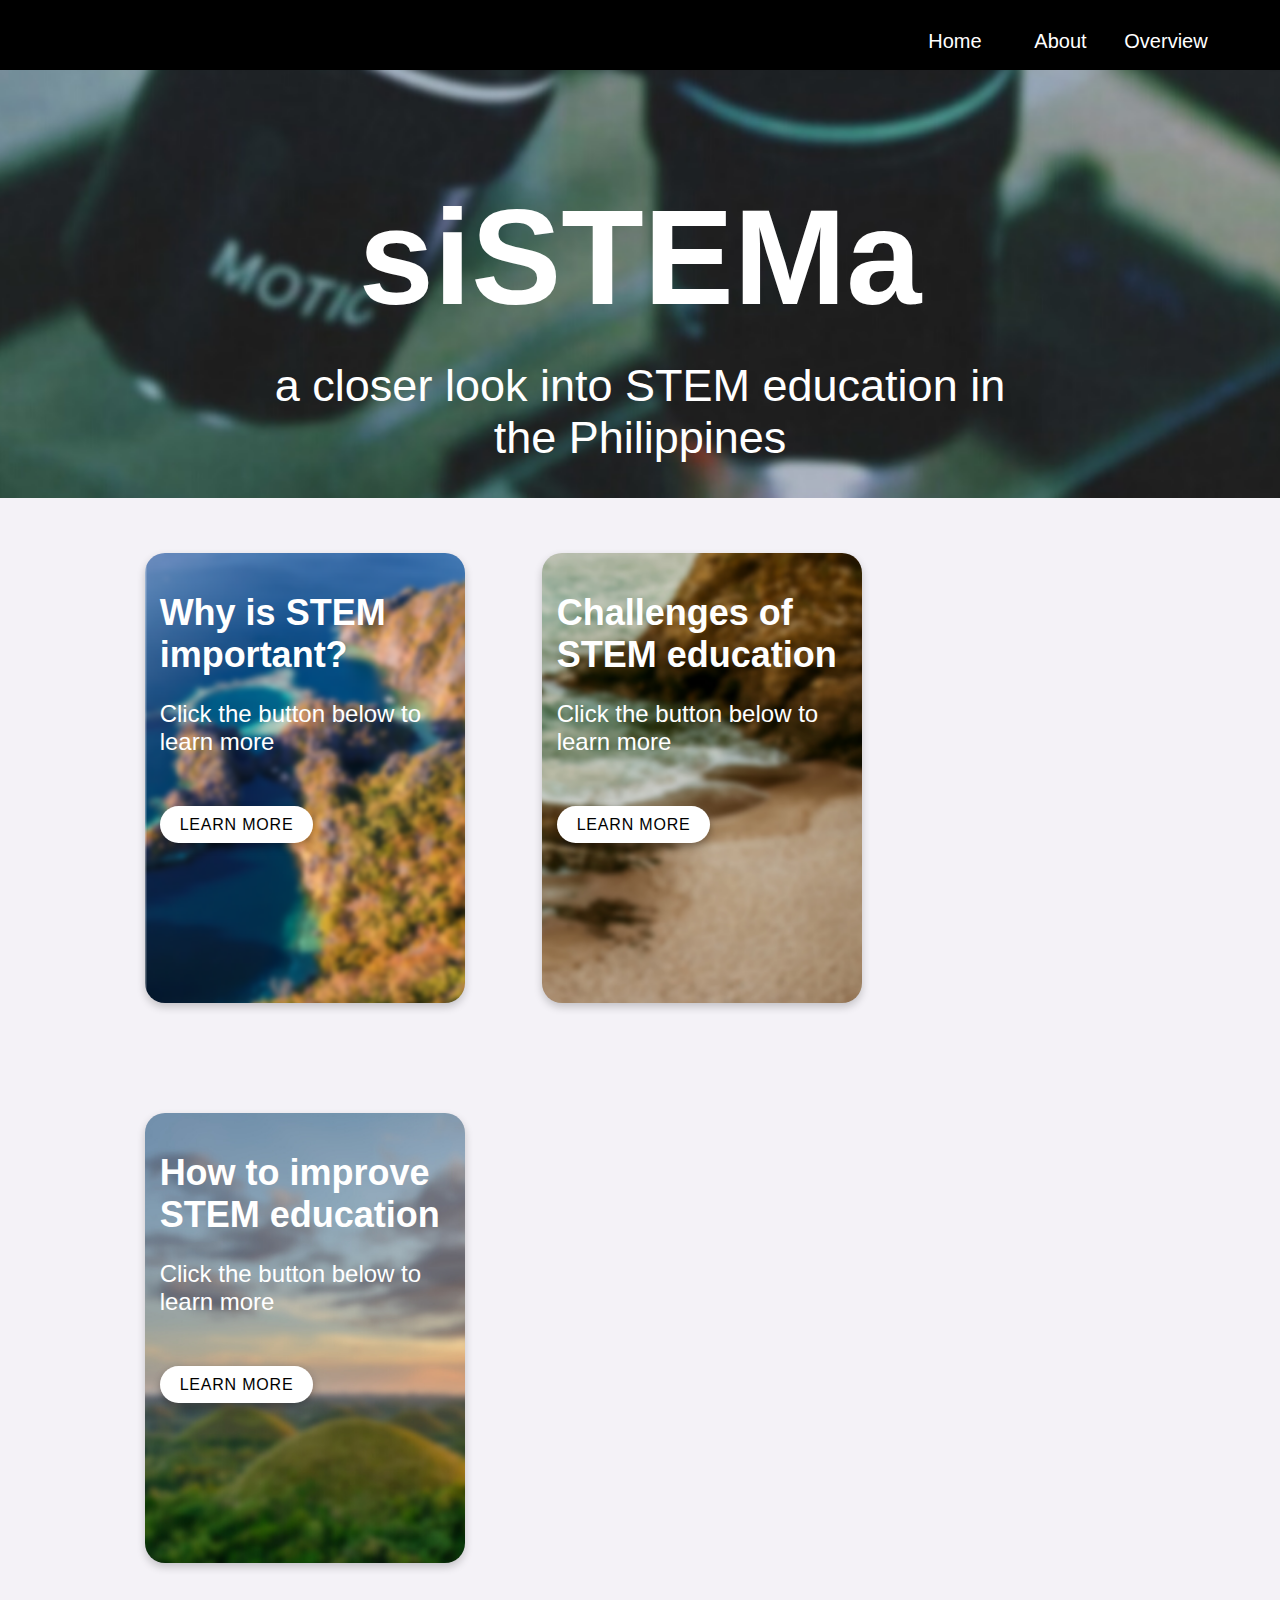
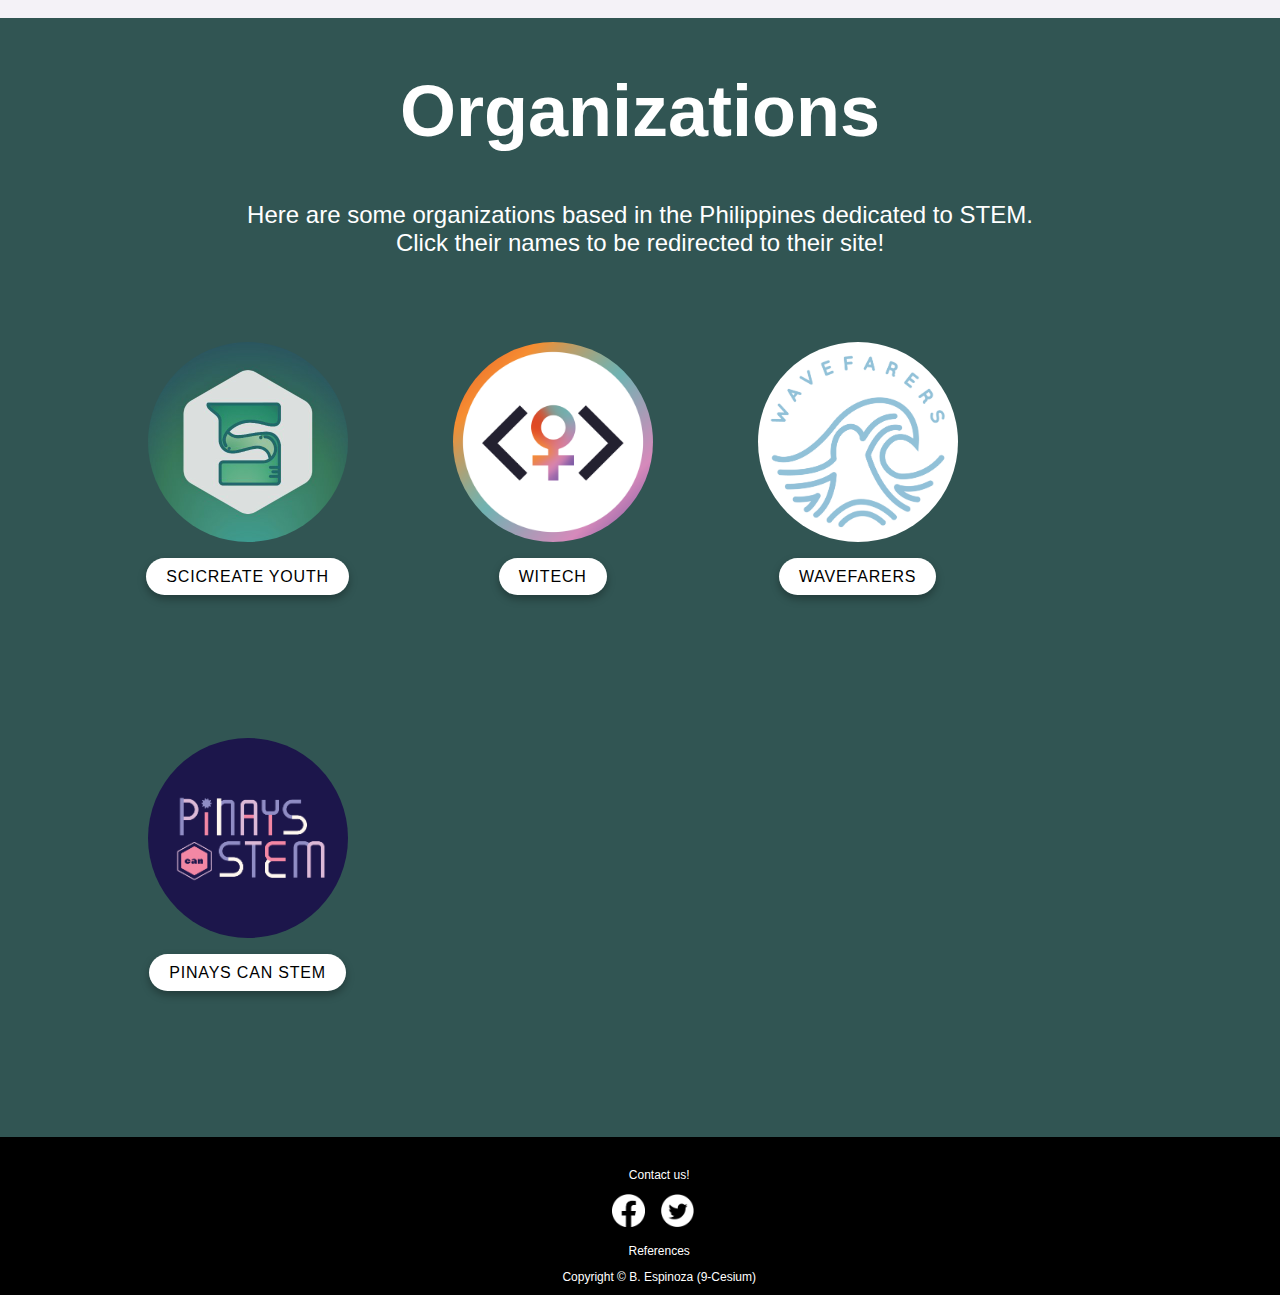
==== htdocs/index.html @ 442e4514 "Add files via upload" ====
<!DOCTYPE html>
<html>
  <head>
    <meta charset="utf-8">
    <meta name="author" content="Bianca Espinoza">
    <meta name="keywords" content="Science, Tech, Engineering, Math, STEM, education, PH, html">
    <meta name="revised" content="10-12-2021">
    <meta name="viewport" content="width=device-width"> <!--makes webpage responsive, allowing it to retain its design based on the device's width-->
    
    <title>siSTEMa</title>
    
    <link href="../images/sistema-icon.png" rel="icon" type="image" sizes="16x16">
    <link href="../css/style.css" rel="stylesheet" type="text/css" />
  </head>
  
  <body class="home">
    <nav>
	    <ul>
	      <li><a href="index.html">Home</a></li>
	      <li><a href="about.html">About</a></li>
	      <li class="third"><a>Overview</a>
				<ul>
					<li><a href="importance.html">Importance</a></li>
					<li><a href="challenges.html">Challenges</a>	
					<li><a href="improve.html">Improve STEM</a></li>
				</ul>
		  </li>
	    </ul>
	 </nav>
    
    <header>
      <h1>siSTEMa</h1>
      <p>a closer look into STEM education in <br> the Philippines</p>
    </header>

    <section class="selectionContent">
      <div class="container"id="importance">
        <h1>Why is STEM important?</h1>
        <p>Click the button below to learn more</p>
        <br>
        <br>
        <a class="button" href="importance.html">LEARN MORE</a> <!-- clicking on the button will redirect you to the respective page -->
      </div>
  
      <div class="container" id="challenges">
        <h1>Challenges of STEM education</h1>
        <p>Click the button below to learn more</p> 
        <br>
        <br>
        <a class="button" href="challenges.html">LEARN MORE</a> <!-- clicking on the button will redirect you to the respective page -->
      </div>

      <div class="container"id="improve">
        <h1>How to improve STEM education</h1>
        <p>Click the button below to learn more</p>
        <br>
        <br>
        <a class="button" href="improve.html">LEARN MORE</a> <!-- clicking on the button will redirect you to the respective page -->
      </div>  
    </section>

    <section class="selectionOrgs"> <!--showcases orgs related to STEM -->
      <h1>Organizations</h1>
      <p>Here are some organizations based in the Philippines dedicated to STEM. <br>Click their names to be redirected to their site! </p>
        <div class="orgs">
        <img src="../images/scicreateLogo.jpg"alt="SciCreate Logo">
        <br>
        <a class="button" href="https://www.facebook.com/scicreateyouth" target="_blank">SCICREATE YOUTH</a>
        <div class="hide">SciCreate aims to promote science communication through the use of the arts and humanities.</div> <!--is displayed when you hover over div "orgs"-->
        </div>

        <div class="orgs">
        <img src="../images/witechLogo.png" alt="Witech Logo">
        <br>
        <a class="button" href="https://wi-tech.org/" target="_blank">WITECH</a>
        <div class="hide">Witech aims to create opportunities for women in the tech industry and to educate the youth through technology.</div> <!--is displayed when you hover over div "orgs"-->
        </div>

        <div class="orgs">
        <img src="../images/wavefarersLogo.png" alt="Wavefarers Logo">
        <br>
        <a class="button" href="http://wavefarers.carrd.co/" target="_blank">WAVEFARERS</a>
        <div class="hide">Wavefarers aims to solve environmental problems by spreading awareness and empowering the youth.</div> <!--is displayed when you hover over div "orgs"-->
        </div>
        
        <div class="orgs">
        <img src="../images/pinayscanstemLogo.png" alt="Pinays Can STEM Logo">
        <br>
        <a class="button" href="https://campsite.bio/pinayscanstem?fbclid=IwAR0deW6RtTgfSOxUKT92bPX6aVafpTST_7JAJ3rQ3cNYnjC1bQq39P-w1h0" target="_blank">PINAYS CAN STEM</a>
        <div class="hide">Pinays Can STEM is an online community that aims to empower and encourage young Filipinas to pursue STEM despite the gender stereotypes in the industry.</div> <!--is displayed when you hover over div "orgs"-->
        </div>
    </section>

    <footer>
    <p>Contact us! </p>
    <!--clicking on image/s makes you redirect to social media account/s-->
    <a href="https://www.facebook.com/bilie.espinoza/" target="_blank">
      <img alt="Facebook" src="../images/facebook-icon.png"
         width="33px" height="33px">
    </a>
    <a href="https://twitter.com/espi_bianca" target="_blank">
      <img alt="Twitter" src="../images/twitter-icon.png"
         width="33px" height="33px">
    </a>

    <br>
    <br>
    <a href="references.html">References</a> <!--redirects to references page-->
    <p>Copyright &copy B. Espinoza (9-Cesium)</p>
    </footer>

</body>
---- css/style.css ----
@font-face {font-family: Arimo; 
	      src: url('Arimo.ttf');} /*imports Arimo font (included in zip)*/
*{
  outline:none;
}
html{
  overflow-x: hidden;
}
body{
  background-color: rgb(49,85,83);
  color: white;
  font-family: Arimo, Roboto, Montserrat, sans-serif;
  overflow: auto;
  margin: 0px;
  padding: 0px;
  width: 100%;
  height: 100%;
  overflow-x: hidden; 
  padding-top: 3rem; /*makes space for header*/
}

nav { 
  position: fixed; /*nav bar still visible as you scroll*/
  right: 0;
  top: 0;
  z-index: 100;
  width: 100%;
  padding-right: 5%;
  padding-bottom: 2%;
  text-align: right;
  font-size: 20px;
  height: 2.75rem;
  background-color: black;
}

/*styles for links under nav*/
nav > ul  ul {
	list-style-type: none;
	padding: 0;
	background: black;
  color: white;
}

/* class third is the "Overview" section in nav*/
.third{
  cursor: pointer;
}

.third ul {
	margin-left: -50px;
}

/* to hide the drop down menu */
.third ul {	
	display:none;
	position:absolute;			
} 
    
nav > ul > li {
	display:inline-block; 
	width: 100px; 
	text-align: center; 
	padding: 10px 0; 
}

nav > ul ul li a:link, nav > ul ul li a:visited{
  color: black;
}

/* Style for links under Overview*/
nav > ul ul {
  background: #fff;
  border-radius: 15px;
  box-shadow: 0px 0px 3px rgba(0,0,0,0.25);
	padding: 10px; 
  margin-top: 0.5%;
  margin-bottom: 10px;
}
				
nav > ul ul li, nav > ul ul li a {
	width: 130px; 
	padding: 5px; 
  font-size: 16px;
  text-align: left;
}

/* This step should show the links below Overview */
.third:hover ul{
	display:block;
}

a:link, a:visited{
  color: white;
  text-decoration: none;
}

a:hover {
  text-decoration: underline;
}

header{ 
  background-image: url(../images/homepage-bg-2.png);
  background-repeat: no-repeat;
  background-size: cover; /*based on viewport and will adjust the image accordingly*/
  margin: 0px;
  height: 50vh;
  display: flex;
  justify-content: center;
  align-items: center;
  text-align: center;
}

header h1{
  position: absolute;
  font-size: 15vh; /*vh implies that size/margins are relative to viewport size*/
  top: 10vh;
} 

header p{
  position: absolute;
  font-size: 5vh; /*vh implies that size/margins are relative to viewport size*/
  top: 35vh; 
}

footer{
  left: 0;
  bottom: 0;
  width: 100%;
  height: 7.5rem;
  padding: 1.5%;
  vertical-align: bottom;
  text-align: center;
  font-size: 12px;
  background-color: black;
}

footer a:hover{
  opacity: 0.6;
}

footer img{
  margin-right: 1%;
}

h1{
  text-align: center;
}

section p{
  font-size: 18px;
}

section h1{
  font-size: 8vh;
}

/*style for article cards section in home page*/
.selectionContent{
  background-color: #F4F2F7;
  color: rgb(49,85,83);
  display: inline-block;
  box-sizing: border-box;
  margin: 0;
  width: 100%;
  padding-left: 7%;
  padding-right: 7%;
}

/*style for article cards in home page*/
.container{
  background-color: white;
  float: left;
  color: white;
  box-shadow: 0 4px 8px 0 rgba(0, 0, 0, 0.2);
  border-radius: 20px;
  width: 290px;
  height: 420px;
  margin: 5%;
  margin-right: 2%;
  padding: 15px;
}

.container h1{
  font-size: 36px;
  text-align: left;
}

.container p{
  font-size: 24px;
}

.container:hover {
  transform: scale(1.1);
} 

.container:active{
  opacity: 0.7;
}

/*style for background images of article cards in home page*/
#importance{
  background-image: url(../images/importance.png);
  background-repeat: no-repeat;
  background-size: cover;
}

#challenges{
  background-image: url(../images/challenge.png);
  background-repeat: no-repeat;
  background-size: cover;
}

#improve{
  background-image: url(../images/improve.png);
  background-repeat: no-repeat;
  background-size: cover;
}

/*style for general link button */
.button{
  background-color: white;
  box-shadow: 0 4px 8px 0 rgba(0, 0, 0, 0.3);
  border-radius: 40px;
  padding: 10px 20px;
  letter-spacing: 0.05em;
  margin: 5% 0;
}

a.button{
  color: black;
}

a.button:hover{
  opacity: 0.6;
  text-decoration: none;
}

/*style for orgs section in home page*/
.selectionOrgs{
  display: inline-block;
  justify-content: center;
  align-items: center;
  text-align: center;
  box-sizing: border-box;
  margin: 0;
  width: 100%;
  padding-left: 7%;
  padding-right: 7%;
  padding-bottom: 5%;
}

.selectionOrgs p{
  font-size: 24px;
}

/* style for images of org logos*/
.selectionOrgs img{
  border-radius: 50%;
  margin: 6% 0;
  margin-bottom: 10%;
  width: 200px;
  height: 200px;
}

/* style for each org*/
.orgs{
  float: left;
  width: 220px;
  height: 300px;
  margin: 3%;
  margin-right: 2%;
  padding: 15px;
}

.orgs:hover{
  transform: scale(1.1)
}

/* to hide additional info about orgs */
.hide {
  display: none;
  margin: 7%;
  text-align: justify;
  padding: 10px;
}

/* to show additional info about orgs when you hover*/
.orgs:hover > .hide {
  display: block;
  background-color: #2A4C4D;
  border-radius: 10px;
}

/*style for articles under Overview*/
.article{
  background-color: #F4F2F7;
}

/*style for background images of article headers*/
#importanceArticle{ 
  background-image: url(../images/importance.png);
}

#challengesArticle{ 
  background-image: url(../images/challenge.png);
}

#improveArticle{ 
  background-image: url(../images/improve.png);
}

/*style for article headers*/
.article header h1{
  font-size: 10vh;
}

.article header p{
  font-size: 4vh;
  top: 40vh; 
}

.article article a{
  color: black;
}

/*style for articles*/
article{
  color: black;
  padding: 3% 25%;
  font-size: 20px;
  line-height: 1.5;
}

article h1{
  font-size: 36px;
}

/*style for about page (overrides black font color for articles)*/
.about{
  color: white; 
}

/*style for media captions within articles*/
.imageCaption{
  font-size: 12px;
  font-style: italic;
}

/*style for previous, next buttons in each article*/
.prevNext{
  margin: 2% -30%;
}

a.next:hover, a.previous:hover {
  color: black;
  text-decoration: underline;
}

a.next {
  color: rgb(49,85,83);
  float: right;
  text-decoration: none;
}

a.previous {
  color: rgb(49,85,83);
  float: left;
  text-decoration: none;
}

/*style for references in each article*/
details > summary {
  padding: 4px;
  width: 200px;
  background-color: #eeeeee;
  border: none;
  box-shadow: 1px 1px 2px #bbbbbb;
  cursor: pointer;
}

.pageReferences{
  font-size: 18px;
  line-height: 2.0;
  text-align: justify;
}

.pageReferences a{
  color: black;
}

/*style for references.html*/
.references{
  line-height: 2.0; /*double spacing */
  text-align: justify;
  margin-top: 5%;
  margin-left: 15%;
  margin-right: 15%;
}

/* different color combination when user selects/highlight anything on the browser */
::selection {
	color:white; 
	background: rgba(92, 172, 168, 0.5);
}
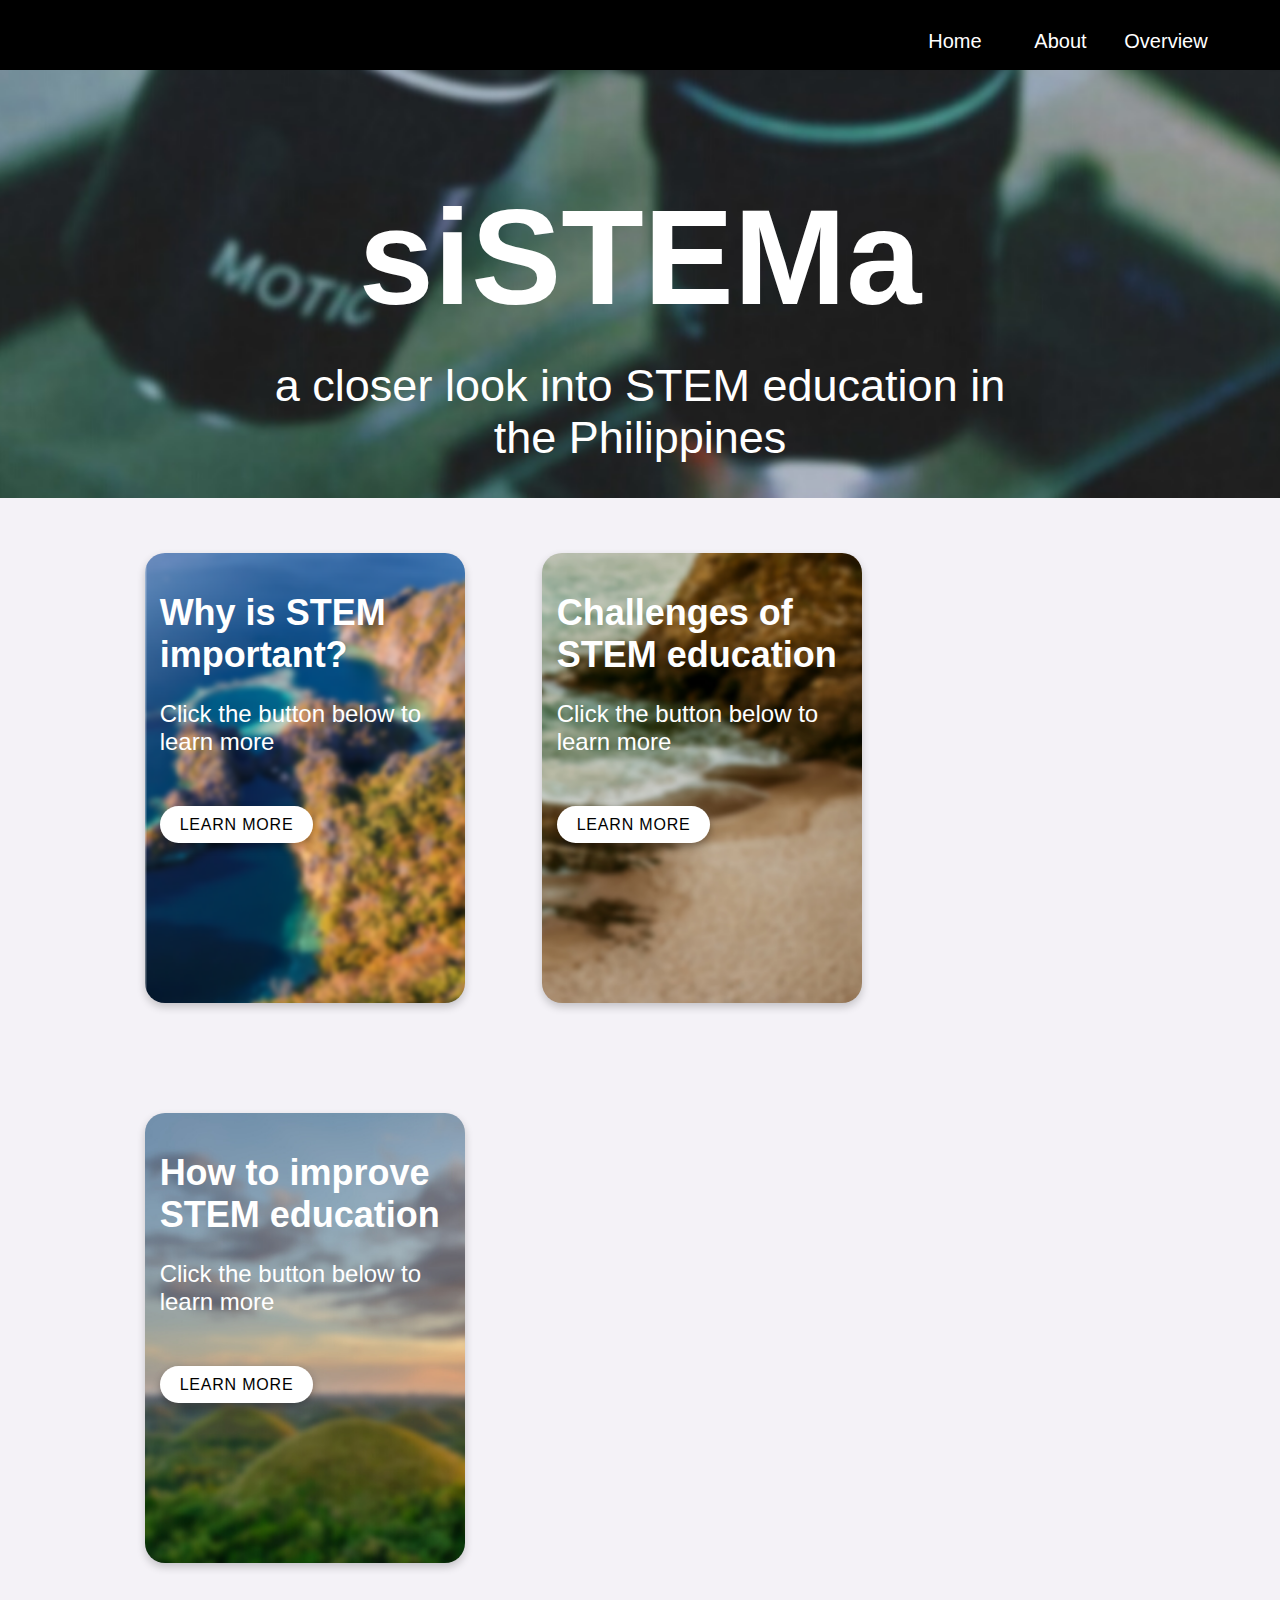
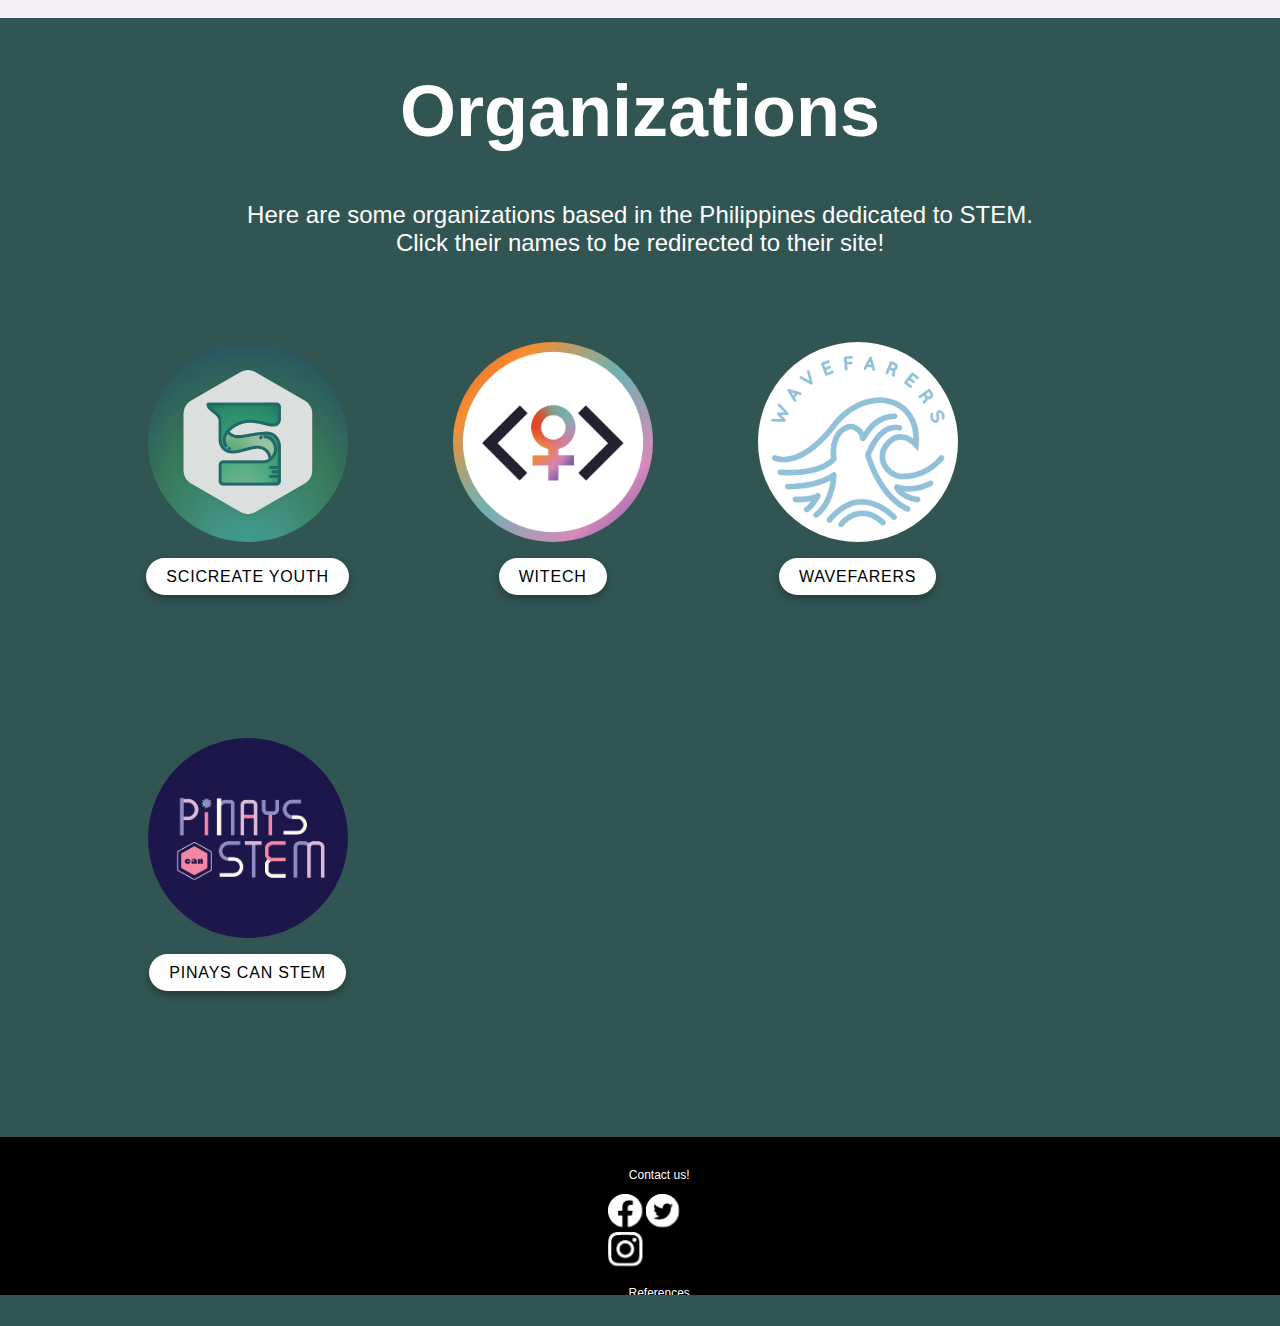
==== commit 9ebc4f87: "Update index.html" ====
--- a/htdocs/index.html
+++ b/htdocs/index.html
@@ -94,14 +94,19 @@
     <footer>
     <p>Contact us! </p>
     <!--clicking on image/s makes you redirect to social media account/s-->
+    <div class="socMed">
     <a href="https://www.facebook.com/bilie.espinoza/" target="_blank">
-      <img alt="Facebook" src="../images/facebook-icon.png"
-         width="33px" height="33px">
+      <div class="facebook"></div>
     </a>
+    
     <a href="https://twitter.com/espi_bianca" target="_blank">
-      <img alt="Twitter" src="../images/twitter-icon.png"
-         width="33px" height="33px">
+      <div class="twitter"></div>
     </a>
+
+    <a href="https://www.instagram.com/espi.bianca/" target="_blank">
+       <div class="instagram"></div>
+    </a>
+    </div>
 
     <br>
     <br>
--- a/css/style.css
+++ b/css/style.css
@@ -98,6 +98,7 @@
   text-decoration: underline;
 }
 
+/*styles for header */
 header{ 
   background-image: url(../images/homepage-bg-2.png);
   background-repeat: no-repeat;
@@ -122,6 +123,7 @@
   top: 35vh; 
 }
 
+/*styles for footer */
 footer{
   left: 0;
   bottom: 0;
@@ -134,12 +136,52 @@
   background-color: black;
 }
 
-footer a:hover{
+footer > a:hover{
   opacity: 0.6;
 }
 
-footer img{
-  margin-right: 1%;
+/*styles for image sprites */
+.socMed{
+  text-align: center; 
+  display: inline-block;
+  width: 8%;
+}
+
+.socMed a div{
+  padding: 1.75%;
+}
+
+.facebook{
+  background: url('../images/icon.png') no-repeat -116px -77px;
+	width: 34px;
+	height: 34px;
+  float: left;
+}
+
+.facebook:hover{
+  background: url('../images/icon.png') no-repeat -116px -171px;
+} 
+
+.twitter {
+  background: url('../images/icon.png') no-repeat -231px -77px;
+	width: 34px;
+	height: 34px;
+  float: left;
+}
+
+.twitter:hover{
+  background: url('../images/icon.png') no-repeat -231px -171px;
+} 
+
+.instagram {
+  background: url('../images/icon.png') no-repeat -345px -76px;
+	width: 34px;
+	height: 34px;
+  float: left;
+}
+
+.instagram:hover{
+  background: url('../images/icon.png') no-repeat -345px -171px;
 }
 
 h1{
@@ -309,7 +351,7 @@
   background-image: url(../images/improve.png);
 }
 
-/*style for article headers*/
+/*style for class .article headers*/
 .article header h1{
   font-size: 10vh;
 }
@@ -323,7 +365,13 @@
   color: black;
 }
 
-/*style for articles*/
+/*style for images within class .article (importance, challenges, improve)*/
+.article img{
+  height: auto;
+  max-width: 100%;
+}
+
+/*style for articles [includes about page]*/
 article{
   color: black;
   padding: 3% 25%;
@@ -366,6 +414,25 @@
   color: rgb(49,85,83);
   float: left;
   text-decoration: none;
+}
+
+/*style to make iframes reponsive*/
+.containerVid {
+  position: relative;
+  overflow: hidden;
+  width: 100%;
+  padding-top: 56.25%; /* 16:9 Aspect Ratio (divide 9 by 16 = 0.5625) */
+}
+
+/*style the iframe to fit in the container div with full height and width */
+.responsive-iframe {
+  position: absolute;
+  top: 0;
+  left: 0;
+  bottom: 0;
+  right: 0;
+  width: 100%;
+  height: 100%;
 }
 
 /*style for references in each article*/
@@ -401,4 +468,4 @@
 ::selection {
 	color:white; 
 	background: rgba(92, 172, 168, 0.5);
-} +} 
